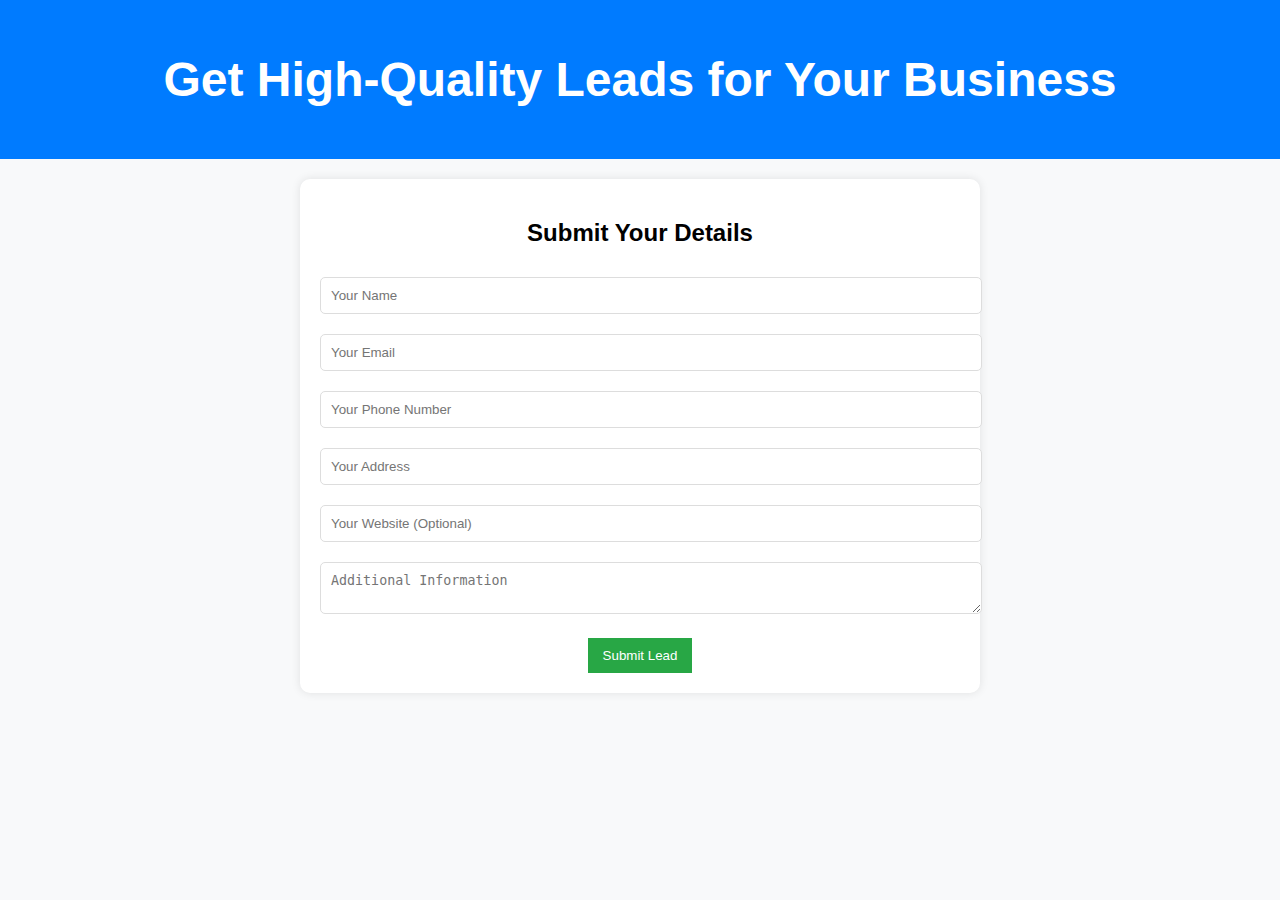
==== index.html @ 4250975b "Add files via upload" ====
<!DOCTYPE html>
<html lang="en">
<head>
    <meta charset="UTF-8">
    <meta name="viewport" content="width=device-width, initial-scale=1.0">
    <title>Lead Generation | Payment</title>
    <link rel="stylesheet" href="styles.css">
</head>
<body>
    <header>
        <h1>Get High-Quality Leads for Your Business</h1>
    </header>

    <section id="lead-form">
        <h2>Submit Your Details</h2>
        <form action="#" method="POST">
            <input type="text" name="name" placeholder="Your Name" required>
            <input type="email" name="email" placeholder="Your Email" required>
            <input type="tel" name="phone" placeholder="Your Phone Number" required>
            <input type="text" name="address" placeholder="Your Address" required>
            <input type="text" name="website" placeholder="Your Website (Optional)">
            <textarea name="message" placeholder="Additional Information"></textarea>
            <button type="submit">Submit Lead</button>
        </form>
    </section>

    

<style>
    body {
        font-family: Arial, sans-serif;
        text-align: center;
        margin: 0;
        padding: 0;
        background: #f8f9fa;
    }
    header {
        background: #007bff;
        color: white;
        padding: 20px;
        font-size: 24px;
    }
    section {
        margin: 20px auto;
        padding: 20px;
        width: 50%;
        background: white;
        border-radius: 10px;
        box-shadow: 0 0 10px rgba(0, 0, 0, 0.1);
    }
    input, textarea {
        width: 100%;
        padding: 10px;
        margin: 10px 0;
        border: 1px solid #ddd;
        border-radius: 5px;
    }
    button, .pay-btn {
        background: #28a745;
        color: white;
        padding: 10px 15px;
        border: none;
        cursor: pointer;
        text-decoration: none;
        display: inline-block;
        margin-top: 10px;
    }
    .pay-btn {
        background: #ff5722;
    }
</style>
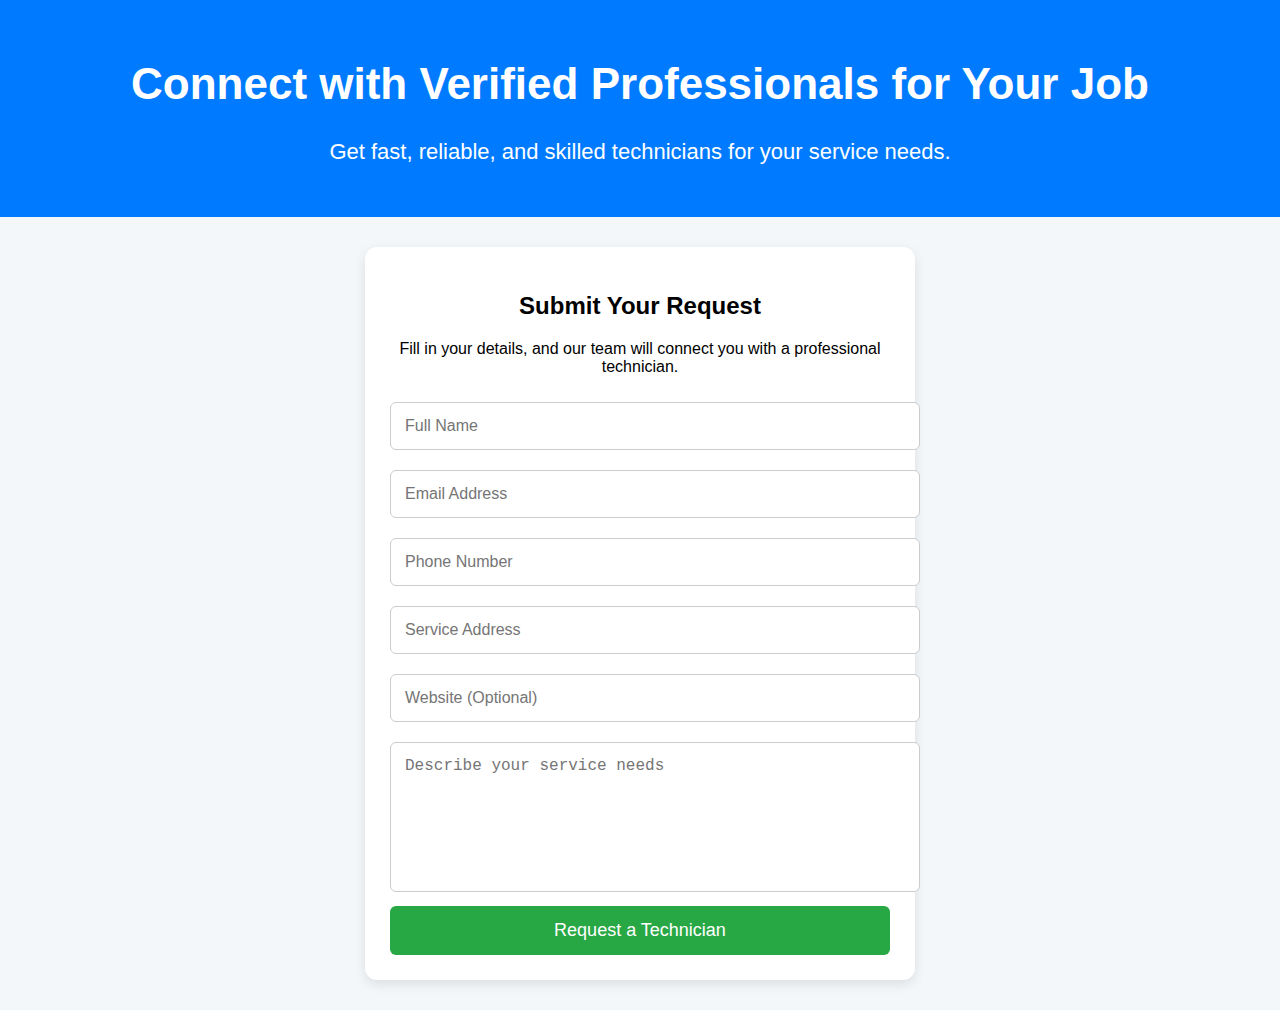
==== commit 416cf293: "Updated website content and added new files" ====
--- a/index.html
+++ b/index.html
@@ -3,69 +3,80 @@
 <head>
     <meta charset="UTF-8">
     <meta name="viewport" content="width=device-width, initial-scale=1.0">
-    <title>Lead Generation | Payment</title>
+    <title>Hire Verified Technicians | Lead Submission</title>
     <link rel="stylesheet" href="styles.css">
 </head>
 <body>
+
     <header>
-        <h1>Get High-Quality Leads for Your Business</h1>
+        <h1>Connect with Verified Professionals for Your Job</h1>
+        <p>Get fast, reliable, and skilled technicians for your service needs.</p>
     </header>
 
     <section id="lead-form">
-        <h2>Submit Your Details</h2>
-        <form action="#" method="POST">
-            <input type="text" name="name" placeholder="Your Name" required>
-            <input type="email" name="email" placeholder="Your Email" required>
-            <input type="tel" name="phone" placeholder="Your Phone Number" required>
-            <input type="text" name="address" placeholder="Your Address" required>
-            <input type="text" name="website" placeholder="Your Website (Optional)">
-            <textarea name="message" placeholder="Additional Information"></textarea>
-            <button type="submit">Submit Lead</button>
+        <h2>Submit Your Request</h2>
+        <p>Fill in your details, and our team will connect you with a professional technician.</p>
+        <form action="https://formspree.io/f/meoerobo" method="POST">
+            <input type="text" name="name" placeholder="Full Name" required>
+            <input type="email" name="email" placeholder="Email Address" required>
+            <input type="tel" name="phone" placeholder="Phone Number" required>
+            <input type="text" name="address" placeholder="Service Address" required>
+            <input type="text" name="website" placeholder="Website (Optional)">
+            <textarea name="message" placeholder="Describe your service needs"></textarea>
+            <button type="submit">Request a Technician</button>
         </form>
     </section>
 
-    
-
 <style>
     body {
-        font-family: Arial, sans-serif;
+        font-family: 'Arial', sans-serif;
         text-align: center;
         margin: 0;
         padding: 0;
-        background: #f8f9fa;
+        background: #f4f7f9;
     }
     header {
         background: #007bff;
         color: white;
-        padding: 20px;
-        font-size: 24px;
+        padding: 30px;
+        font-size: 22px;
     }
     section {
-        margin: 20px auto;
-        padding: 20px;
-        width: 50%;
+        margin: 30px auto;
+        padding: 25px;
+        width: 90%;
+        max-width: 500px;
         background: white;
-        border-radius: 10px;
-        box-shadow: 0 0 10px rgba(0, 0, 0, 0.1);
+        border-radius: 12px;
+        box-shadow: 0 4px 12px rgba(0, 0, 0, 0.1);
     }
     input, textarea {
         width: 100%;
-        padding: 10px;
+        padding: 14px;
         margin: 10px 0;
-        border: 1px solid #ddd;
-        border-radius: 5px;
+        border: 1px solid #ccc;
+        border-radius: 6px;
+        font-size: 16px;
     }
-    button, .pay-btn {
+    textarea {
+        height: 120px;
+        resize: none;
+    }
+    button {
+        width: 100%;
         background: #28a745;
         color: white;
-        padding: 10px 15px;
+        padding: 14px;
         border: none;
         cursor: pointer;
-        text-decoration: none;
-        display: inline-block;
-        margin-top: 10px;
+        border-radius: 6px;
+        font-size: 18px;
+        transition: 0.3s ease;
     }
-    .pay-btn {
-        background: #ff5722;
+    button:hover {
+        background: #218838;
     }
 </style>
+
+</body>
+</html>
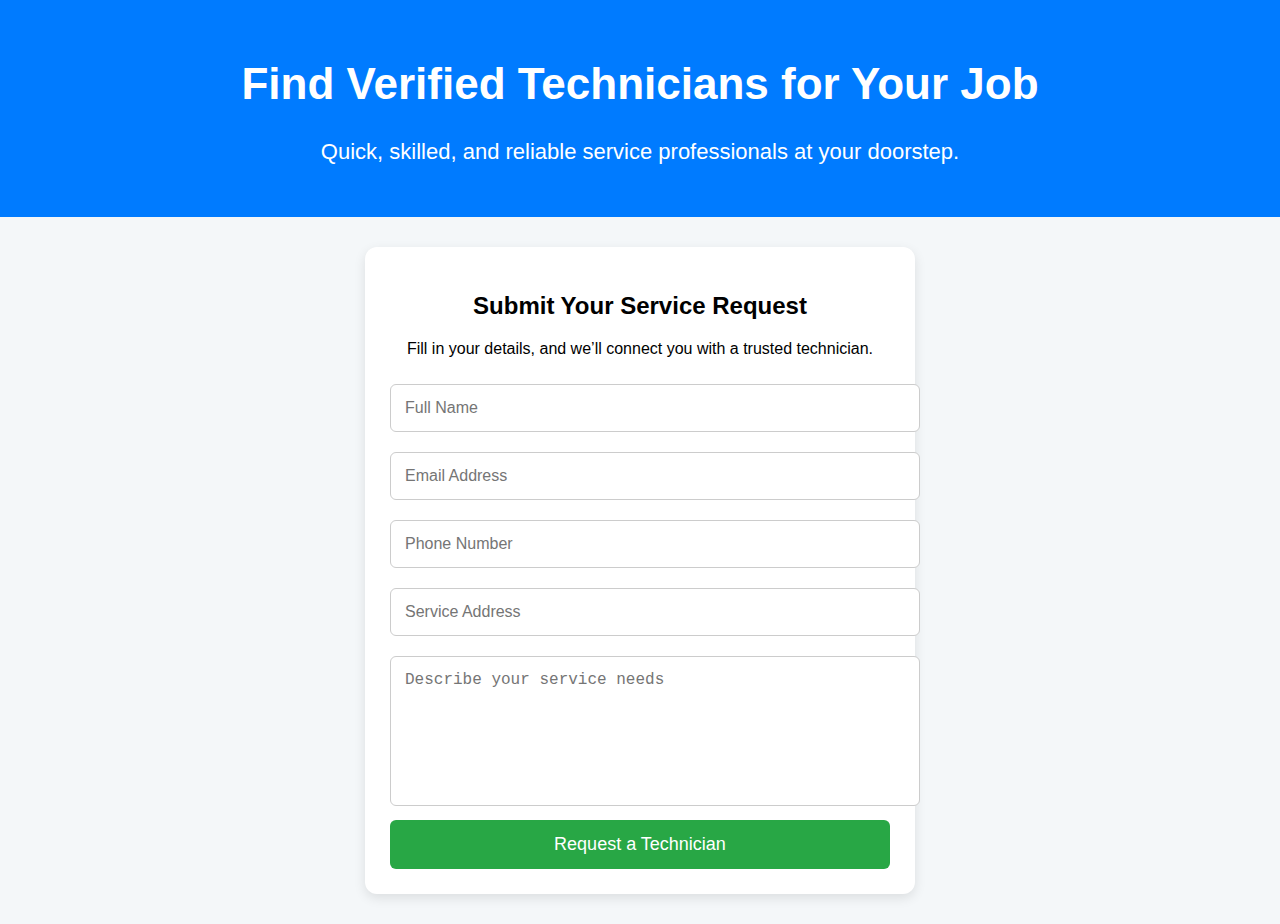
==== commit 9b98409f: "Updated HTML, CSS, and form submission script" ====
--- a/index.html
+++ b/index.html
@@ -9,74 +9,60 @@
 <body>
 
     <header>
-        <h1>Connect with Verified Professionals for Your Job</h1>
-        <p>Get fast, reliable, and skilled technicians for your service needs.</p>
+        <h1>Find Verified Technicians for Your Job</h1>
+        <p>Quick, skilled, and reliable service professionals at your doorstep.</p>
     </header>
 
     <section id="lead-form">
-        <h2>Submit Your Request</h2>
-        <p>Fill in your details, and our team will connect you with a professional technician.</p>
-        <form action="https://formspree.io/f/meoerobo" method="POST">
+        <h2>Submit Your Service Request</h2>
+        <p>Fill in your details, and we’ll connect you with a trusted technician.</p>
+        <form id="leadForm" action="https://formspree.io/f/meoerobo" method="POST">
             <input type="text" name="name" placeholder="Full Name" required>
             <input type="email" name="email" placeholder="Email Address" required>
             <input type="tel" name="phone" placeholder="Phone Number" required>
             <input type="text" name="address" placeholder="Service Address" required>
-            <input type="text" name="website" placeholder="Website (Optional)">
             <textarea name="message" placeholder="Describe your service needs"></textarea>
-            <button type="submit">Request a Technician</button>
+            <button type="submit" id="submitBtn">Request a Technician</button>
         </form>
+        <p id="formMessage" class="hidden">Your request has been submitted successfully!</p>
     </section>
 
-<style>
-    body {
-        font-family: 'Arial', sans-serif;
-        text-align: center;
-        margin: 0;
-        padding: 0;
-        background: #f4f7f9;
-    }
-    header {
-        background: #007bff;
-        color: white;
-        padding: 30px;
-        font-size: 22px;
-    }
-    section {
-        margin: 30px auto;
-        padding: 25px;
-        width: 90%;
-        max-width: 500px;
-        background: white;
-        border-radius: 12px;
-        box-shadow: 0 4px 12px rgba(0, 0, 0, 0.1);
-    }
-    input, textarea {
-        width: 100%;
-        padding: 14px;
-        margin: 10px 0;
-        border: 1px solid #ccc;
-        border-radius: 6px;
-        font-size: 16px;
-    }
-    textarea {
-        height: 120px;
-        resize: none;
-    }
-    button {
-        width: 100%;
-        background: #28a745;
-        color: white;
-        padding: 14px;
-        border: none;
-        cursor: pointer;
-        border-radius: 6px;
-        font-size: 18px;
-        transition: 0.3s ease;
-    }
-    button:hover {
-        background: #218838;
-    }
-</style>
+    <script>
+        document.getElementById("leadForm").addEventListener("submit", function(event) {
+            event.preventDefault();
+            
+            var submitBtn = document.getElementById("submitBtn");
+            var formMessage = document.getElementById("formMessage");
+
+            submitBtn.disabled = true;
+            submitBtn.innerText = "Submitting...";
+
+            var formData = new FormData(this);
+
+            fetch(this.action, {
+                method: "POST",
+                body: formData,
+                headers: { "Accept": "application/json" }
+            })
+            .then(response => response.json())
+            .then(data => {
+                if (data.ok) {
+                    formMessage.classList.remove("hidden");
+                    document.getElementById("leadForm").reset();
+                } else {
+                    alert("Error submitting the form. Please try again.");
+                }
+            })
+            .catch(error => {
+                console.error("Error:", error);
+                alert("Submission failed.");
+            })
+            .finally(() => {
+                submitBtn.disabled = false;
+                submitBtn.innerText = "Request a Technician";
+            });
+        });
+    </script>
 
 </body>
 </html>
--- a/styles.css
+++ b/styles.css
@@ -0,0 +1,68 @@
+/* General Styling */
+body {
+    font-family: 'Arial', sans-serif;
+    text-align: center;
+    margin: 0;
+    padding: 0;
+    background: #f4f7f9;
+}
+
+/* Header Styling */
+header {
+    background: #007bff;
+    color: white;
+    padding: 30px;
+    font-size: 22px;
+}
+
+/* Form Section */
+section {
+    margin: 30px auto;
+    padding: 25px;
+    width: 90%;
+    max-width: 500px;
+    background: white;
+    border-radius: 12px;
+    box-shadow: 0 4px 12px rgba(0, 0, 0, 0.1);
+}
+
+/* Input Fields */
+input, textarea {
+    width: 100%;
+    padding: 14px;
+    margin: 10px 0;
+    border: 1px solid #ccc;
+    border-radius: 6px;
+    font-size: 16px;
+}
+textarea {
+    height: 120px;
+    resize: none;
+}
+
+/* Submit Button */
+button {
+    width: 100%;
+    background: #28a745;
+    color: white;
+    padding: 14px;
+    border: none;
+    cursor: pointer;
+    border-radius: 6px;
+    font-size: 18px;
+    transition: 0.3s ease;
+}
+button:disabled {
+    background: #ccc;
+    cursor: not-allowed;
+}
+button:hover {
+    background: #218838;
+}
+
+/* Hidden Success Message */
+.hidden {
+    display: none;
+    color: green;
+    margin-top: 10px;
+}
